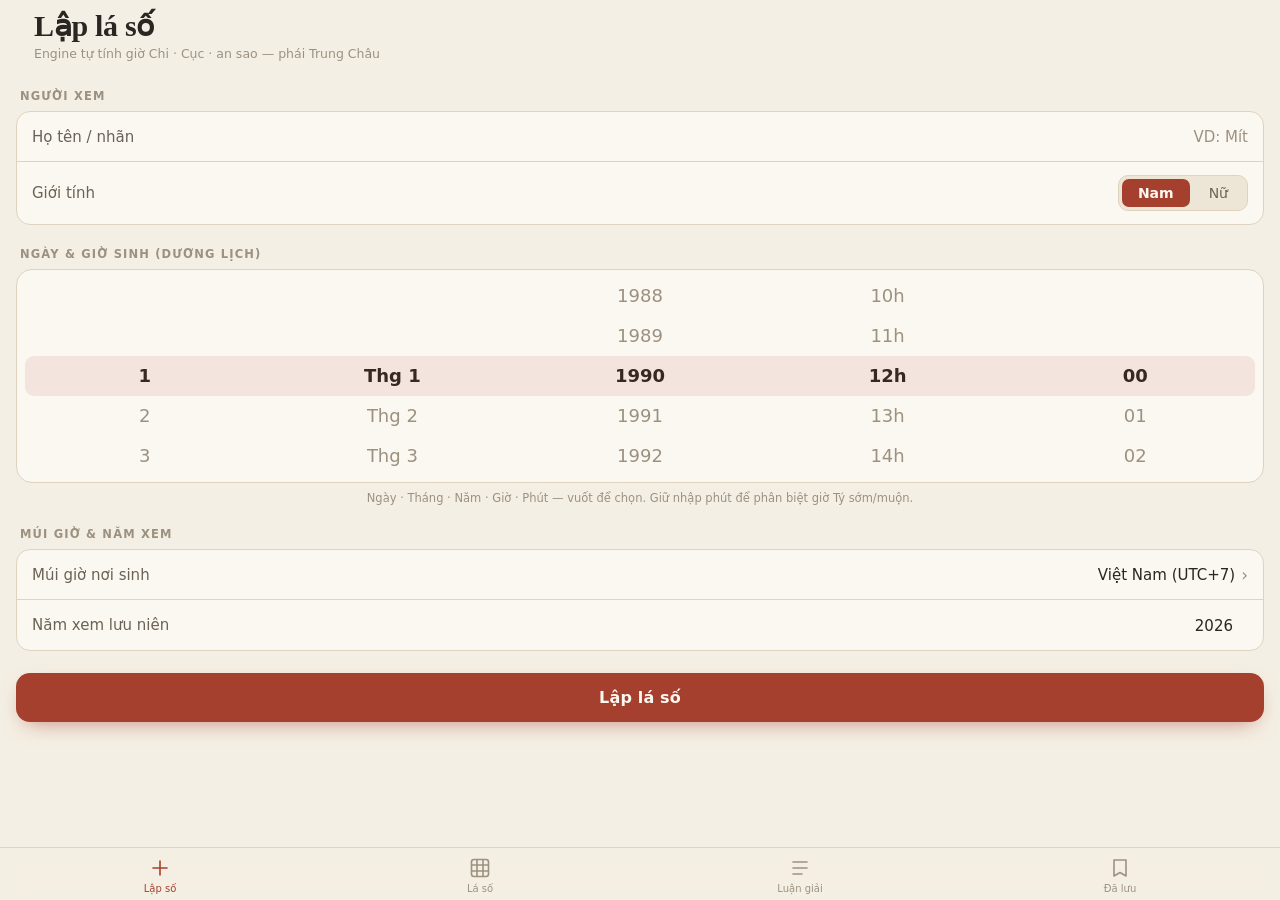
==== app.html @ dfe579ae "feat(app): giao diện mobile-first iOS — shell 2 theme + tab bar + wheel picker + lá số chạm-cung (gi" ====
<!DOCTYPE html>
<html lang="vi">
<head>
  <meta charset="UTF-8">
  <meta name="viewport" content="width=device-width, initial-scale=1, viewport-fit=cover, maximum-scale=1">
  <meta name="theme-color" content="#F4EFE4" media="(prefers-color-scheme: light)">
  <meta name="theme-color" content="#14110E" media="(prefers-color-scheme: dark)">
  <title>Tử Vi - Tri Mệnh</title>
  <link rel="stylesheet" href="css/app.css">
</head>
<body>
  <div class="app">
    <div class="views">

      <!-- ===== Lập lá số ===== -->
      <section class="view active" id="view-input" aria-label="Lập lá số">
        <div class="scroll">
          <div class="lt"><h1>Lập lá số</h1><p>Engine tự tính giờ Chi · Cục · an sao — phái Trung Châu</p></div>

          <div class="glabel">Người xem</div>
          <div class="group">
            <div class="grow"><span class="lbl">Họ tên / nhãn</span><span class="field"><input type="text" id="f-ten" placeholder="VD: Mít" autocomplete="off"></span></div>
            <div class="grow"><span class="lbl">Giới tính</span><span class="field"><span class="seg" id="f-gioi"><button type="button" data-v="nam" aria-pressed="true">Nam</button><button type="button" data-v="nu" aria-pressed="false">Nữ</button></span></span></div>
          </div>

          <div class="glabel">Ngày &amp; giờ sinh (dương lịch)</div>
          <div class="wheel" id="picker">
            <div class="wheel-band"></div>
            <div class="wheel-cols">
              <div class="wcol" id="w-ngay" data-unit="ngay"></div>
              <div class="wcol" id="w-thang" data-unit="thang"></div>
              <div class="wcol" id="w-nam" data-unit="nam"></div>
              <div class="wcol" id="w-gio" data-unit="gio"></div>
              <div class="wcol" id="w-phut" data-unit="phut"></div>
            </div>
          </div>
          <p class="wheel-hint">Ngày · Tháng · Năm · Giờ · Phút — vuốt để chọn. Giữ nhập phút để phân biệt giờ Tý sớm/muộn.</p>

          <div class="glabel">Múi giờ &amp; năm xem</div>
          <div class="group">
            <div class="grow tappable" id="f-tz"><span class="lbl">Múi giờ nơi sinh</span><span class="field"><span class="val" id="f-tz-val">Việt Nam (UTC+7)<span class="chev">›</span></span></span></div>
            <div class="grow"><span class="lbl">Năm xem lưu niên</span><span class="field"><input type="number" id="f-namxem" inputmode="numeric" placeholder="2026"></span></div>
          </div>

          <div style="margin-top:22px"><button class="btn btn-primary" id="btn-build">Lập lá số</button></div>
          <div style="height:8px"></div>
        </div>
      </section>

      <!-- ===== Lá số ===== -->
      <section class="view" id="view-chart" aria-label="Lá số">
        <div class="lt" id="chart-title"><h1>Lá số</h1><p>Chưa có lá số</p></div>
        <div class="timebar" id="timebar" hidden>
          <button type="button" data-mode="ban" aria-pressed="true">Bản mệnh</button>
          <button type="button" data-mode="dai" aria-pressed="false">Đại vận</button>
          <button type="button" data-mode="luu" aria-pressed="false">Lưu niên</button>
        </div>
        <div class="scroll" id="chart-scroll">
          <div class="empty" id="chart-empty">
            <div class="mark">紫微</div>
            <p>Chưa có lá số. Sang tab <b>Lập số</b> để tạo một lá số mới.</p>
          </div>
          <div class="chart-wrap" id="chart-wrap" hidden>
            <div class="chart" id="chart"></div>
          </div>
        </div>
        <div class="chart-tools" id="chart-tools" hidden>
          <button class="btn-ghost" id="btn-share-png" style="flex:1;border-radius:12px">Lưu ảnh</button>
          <button class="btn-ghost" id="btn-share-md" style="flex:1;border-radius:12px">Lưu văn bản</button>
        </div>
        <!-- bottom sheet chi tiết cung -->
        <div class="scrim" id="scrim"></div>
        <div class="sheet" id="sheet" role="dialog" aria-modal="true"><div class="grab"></div><div id="sheet-body"></div></div>
      </section>

      <!-- ===== Luận giải (placeholder M3) ===== -->
      <section class="view" id="view-luan" aria-label="Luận giải">
        <div class="scroll">
          <div class="lt"><h1>Luận giải</h1><p>Sắp có — luận giải AI phái Trung Châu</p></div>
          <div class="empty"><div class="mark">解</div><p>Tính năng luận giải AI sẽ mở ở bước tiếp theo. Lập lá số trước đã nhé.</p></div>
        </div>
      </section>

      <!-- ===== Đã lưu (placeholder) ===== -->
      <section class="view" id="view-saved" aria-label="Đã lưu">
        <div class="scroll">
          <div class="lt"><h1>Đã lưu</h1><p>Các lá số bạn đã lưu trên máy</p></div>
          <div class="empty" id="saved-empty"><div class="mark">簿</div><p>Chưa có lá số nào được lưu.</p></div>
          <div id="saved-list"></div>
        </div>
      </section>

    </div>

    <nav class="tabbar" role="tablist">
      <button class="tab" role="tab" data-view="view-input" aria-selected="true">
        <svg class="ic" viewBox="0 0 24 24" fill="none" stroke="currentColor" stroke-width="1.6" stroke-linecap="round"><path d="M12 5v14M5 12h14"/></svg>Lập số</button>
      <button class="tab" role="tab" data-view="view-chart" aria-selected="false">
        <svg class="ic" viewBox="0 0 24 24" fill="none" stroke="currentColor" stroke-width="1.6"><rect x="3.5" y="3.5" width="17" height="17" rx="2.5"/><path d="M3.5 9h17M3.5 15h17M9 3.5v17M15 3.5v17"/></svg>Lá số</button>
      <button class="tab" role="tab" data-view="view-luan" aria-selected="false">
        <svg class="ic" viewBox="0 0 24 24" fill="none" stroke="currentColor" stroke-width="1.6" stroke-linecap="round"><path d="M5 6h14M5 12h14M5 18h9"/></svg>Luận giải</button>
      <button class="tab" role="tab" data-view="view-saved" aria-selected="false">
        <svg class="ic" viewBox="0 0 24 24" fill="none" stroke="currentColor" stroke-width="1.6" stroke-linejoin="round"><path d="M6 4h12v16l-6-3.5L6 20z"/></svg>Đã lưu</button>
    </nav>
  </div>

  <script src="js/native.js"></script>
  <script type="module" src="js/app.js"></script>
</body>
</html>
---- css/app.css ----
/* app.css — Giao diện app iOS "Tử Vi - Tri Mệnh" (mobile-first, 2 theme Mực&Kim / Tuyên&Ngọc).
   Chỉ dùng cho app.html (bản app). Web desktop (index.html) KHÔNG dùng file này. */

/* ============ TOKENS — mặc định theo máy (light), dark qua media + data-theme ============ */
:root {
  /* Tuyên & Ngọc (light) */
  --bg: #F4EFE4;
  --surface: #FBF8F1;
  --surface-2: #EDE6D6;
  --hair: #DED3BF;
  --text: #2A2622;
  --text-dim: #6B6155;
  --faint: #9C9180;
  --accent: #A6402E;         /* chu sa */
  --accent-ink: #FBF8F1;
  --accent-soft: #C06B54;
  --jade: #4E7358;
  --cinnabar: #A6402E;
  --gold: #9A7A2E;
  --shadow: 0 12px 34px -14px rgba(60,44,20,.35);
  /* Tứ Hoá (pill nền màu, chữ sáng) */
  --loc: #8A6A1C; --quyen: #A6402E; --khoa: #33465E; --ky: #6E6558;
  --loc-ink:#fff; --quyen-ink:#fff; --khoa-ink:#fff; --ky-ink:#fff;
  --han: "Songti SC", "STSong", "Noto Serif CJK SC", serif;
  --serif: ui-serif, "New York", Georgia, "Times New Roman", serif;
  --ui: -apple-system, BlinkMacSystemFont, system-ui, "Segoe UI", sans-serif;
}
@media (prefers-color-scheme: dark) {
  :root {
    --bg: #14110E; --surface: #211C16; --surface-2: #2A241C; --hair: #3A3227;
    --text: #EDE6D8; --text-dim: #B7AD99; --faint: #8A7F6C;
    --accent: #C7A24C; --accent-ink: #1C1608; --accent-soft: #9E8442;
    --jade: #7A9A82; --cinnabar: #C06A4E; --gold: #C7A24C;
    --shadow: 0 26px 60px -22px rgba(0,0,0,.7);
    --loc: #C9A227; --quyen: #B4553C; --khoa: #6E8FA6; --ky: #8A8072;
    --loc-ink:#1a1408; --quyen-ink:#fff; --khoa-ink:#fff; --ky-ink:#fff;
  }
}
/* Toggle thủ công thắng media query cả 2 chiều */
:root[data-theme="light"] {
  --bg:#F4EFE4; --surface:#FBF8F1; --surface-2:#EDE6D6; --hair:#DED3BF;
  --text:#2A2622; --text-dim:#6B6155; --faint:#9C9180;
  --accent:#A6402E; --accent-ink:#FBF8F1; --accent-soft:#C06B54;
  --jade:#4E7358; --cinnabar:#A6402E; --gold:#9A7A2E; --shadow:0 12px 34px -14px rgba(60,44,20,.35);
  --loc:#8A6A1C; --quyen:#A6402E; --khoa:#33465E; --ky:#6E6558;
  --loc-ink:#fff; --quyen-ink:#fff; --khoa-ink:#fff; --ky-ink:#fff;
}
:root[data-theme="dark"] {
  --bg:#14110E; --surface:#211C16; --surface-2:#2A241C; --hair:#3A3227;
  --text:#EDE6D8; --text-dim:#B7AD99; --faint:#8A7F6C;
  --accent:#C7A24C; --accent-ink:#1C1608; --accent-soft:#9E8442;
  --jade:#7A9A82; --cinnabar:#C06A4E; --gold:#C7A24C; --shadow:0 26px 60px -22px rgba(0,0,0,.7);
  --loc:#C9A227; --quyen:#B4553C; --khoa:#6E8FA6; --ky:#8A8072;
  --loc-ink:#1a1408; --quyen-ink:#fff; --khoa-ink:#fff; --ky-ink:#fff;
}

/* ============ Base + native-feel ============ */
* { box-sizing: border-box; }
html, body {
  margin: 0; height: 100%;
  background: var(--bg); color: var(--text);
  font-family: var(--ui);
  -webkit-text-size-adjust: 100%;
  -webkit-font-smoothing: antialiased;
}
body {
  /* chặn cả trang nhún kiểu web */
  position: fixed; inset: 0; overflow: hidden;
  -webkit-tap-highlight-color: transparent;
  -webkit-user-select: none; user-select: none;
  -webkit-touch-callout: none;
  touch-action: manipulation;
}
/* chừa chọn/copy cho nội dung đọc */
.selectable, .selectable * { -webkit-user-select: text; user-select: text; -webkit-touch-callout: default; }
button { font-family: inherit; cursor: pointer; -webkit-tap-highlight-color: transparent; }
:focus-visible { outline: 2px solid var(--accent); outline-offset: 2px; }

/* ============ App shell ============ */
.app {
  position: absolute; inset: 0; display: flex; flex-direction: column;
  padding-top: env(safe-area-inset-top);
}
.views { flex: 1 1 auto; position: relative; overflow: hidden; }
.view {
  position: absolute; inset: 0; display: none; flex-direction: column;
  overflow: hidden;
}
.view.active { display: flex; }
.scroll {
  flex: 1 1 auto; overflow-y: auto; overscroll-behavior-y: contain;
  -webkit-overflow-scrolling: touch;
  padding: 0 16px calc(16px + env(safe-area-inset-bottom));
}
.scroll::-webkit-scrollbar { display: none; }

/* Large title header */
.lt { padding: 8px 18px 6px; }
.lt h1 { font-family: var(--serif); font-size: 30px; font-weight: 600; margin: 0; letter-spacing: -0.01em; }
.lt p { margin: 3px 0 0; font-size: 12.5px; color: var(--faint); }

/* ============ Tab bar ============ */
.tabbar {
  flex: 0 0 auto; display: flex;
  border-top: 1px solid var(--hair);
  background: color-mix(in srgb, var(--bg) 86%, transparent);
  backdrop-filter: saturate(180%) blur(16px);
  padding-bottom: env(safe-area-inset-bottom);
}
.tab {
  flex: 1; background: none; border: none; color: var(--faint);
  display: flex; flex-direction: column; align-items: center; gap: 3px;
  padding: 8px 0 6px; font-size: 10px; transition: color .15s;
}
.tab .ic { width: 24px; height: 24px; }
.tab[aria-selected="true"] { color: var(--accent); }
.tab:disabled { opacity: .38; }

/* ============ Grouped list (iOS) ============ */
.glabel { font-size: 11.5px; letter-spacing: .1em; text-transform: uppercase; color: var(--faint); font-weight: 600; margin: 22px 4px 8px; }
.group { background: var(--surface); border: 1px solid var(--hair); border-radius: 14px; overflow: hidden; }
.grow { display: flex; align-items: center; justify-content: space-between; gap: 10px; padding: 13px 15px; border-bottom: 1px solid var(--hair); min-height: 50px; }
.grow:last-child { border-bottom: none; }
.grow .lbl { font-size: 15px; color: var(--text-dim); flex: 0 0 auto; }
.grow .field { flex: 1 1 auto; text-align: right; }
.grow input[type="text"], .grow input[type="number"] {
  width: 100%; border: none; background: none; text-align: right;
  font: inherit; font-size: 15px; color: var(--text); padding: 0;
}
.grow input::placeholder { color: var(--faint); }
.grow .val { font-size: 15px; color: var(--text); font-weight: 500; display: inline-flex; align-items: center; gap: 6px; }
.grow .val .chev { color: var(--faint); font-size: 17px; }
.grow.tappable:active { background: var(--surface-2); }

/* segmented control */
.seg { display: inline-flex; background: var(--surface-2); border: 1px solid var(--hair); border-radius: 10px; padding: 3px; gap: 3px; }
.seg button { border: none; background: none; color: var(--text-dim); font-size: 14px; padding: 6px 16px; border-radius: 7px; font-weight: 500; }
.seg button[aria-pressed="true"] { background: var(--accent); color: var(--accent-ink); font-weight: 700; }

/* ============ Wheel picker ============ */
.wheel { position: relative; background: var(--surface); border: 1px solid var(--hair); border-radius: 16px; padding: 6px 4px; overflow: hidden; }
.wheel-band { position: absolute; left: 8px; right: 8px; top: 50%; height: 40px; transform: translateY(-50%); background: color-mix(in srgb, var(--accent) 10%, transparent); border-radius: 9px; pointer-events: none; }
.wheel-cols { display: flex; }
.wcol { flex: 1 1 0; height: 200px; overflow-y: scroll; scroll-snap-type: y mandatory; -webkit-overflow-scrolling: touch; text-align: center; scrollbar-width: none; }
.wcol::-webkit-scrollbar { display: none; }
.wcol .pad { height: 80px; }
.wcol .opt {
  height: 40px; line-height: 40px; scroll-snap-align: center;
  font-size: 18px; color: var(--faint); font-variant-numeric: tabular-nums;
  transition: color .12s, opacity .12s;
}
.wcol .opt.sel { color: var(--text); font-weight: 700; }
.wheel-hint { text-align: center; font-size: 11.5px; color: var(--faint); margin: 8px 4px 0; }

/* ============ Buttons ============ */
.btn { width: 100%; border: none; border-radius: 14px; font-size: 16px; font-weight: 700; padding: 15px; letter-spacing: .01em; }
.btn-primary { background: var(--accent); color: var(--accent-ink); box-shadow: 0 8px 22px -10px color-mix(in srgb, var(--accent) 70%, transparent); }
.btn-primary:active { filter: brightness(.94); transform: translateY(1px); }
.btn-ghost { background: transparent; border: 1px solid var(--hair); color: var(--text-dim); font-weight: 500; font-size: 14px; padding: 12px; }
.btn-ghost:active { background: var(--surface); }

/* ============ Chart (Lá số) ============ */
.timebar { display: flex; gap: 6px; padding: 4px 16px 10px; }
.timebar button { flex: 1; border: 1px solid var(--hair); background: var(--surface); color: var(--text-dim); font-size: 12.5px; padding: 8px 0; border-radius: 10px; }
.timebar button[aria-pressed="true"] { background: var(--surface-2); border-color: var(--accent-soft); color: var(--accent); font-weight: 600; }

.chart-wrap { padding: 0 12px; }
.chart { position: relative; }
.grid4 { display: grid; grid-template-columns: repeat(4, 1fr); grid-template-rows: repeat(4, 1fr); gap: 3px; aspect-ratio: 1; }
.cell {
  position: relative; background: var(--surface); border: 1px solid var(--hair);
  border-radius: 8px; padding: 5px 5px 3px; min-width: 0;
  display: flex; flex-direction: column; overflow: hidden;
  transition: background .15s, border-color .15s, box-shadow .15s;
}
.cell:active { background: var(--surface-2); }
.cell .cn { font-size: 8px; color: var(--faint); letter-spacing: .02em; display: flex; align-items: center; gap: 3px; }
.cell .chi { position: absolute; right: 5px; bottom: 3px; font-family: var(--han); font-size: 10px; color: var(--faint); }
.cell .dh { position: absolute; right: 5px; top: 4px; font-size: 7.5px; color: var(--faint); font-variant-numeric: tabular-nums; }
.cell .stars { margin-top: 1px; display: flex; flex-direction: column; gap: 0; }
.cell .st { font-family: var(--han); font-size: 12px; font-weight: 600; color: var(--text); line-height: 1.28; white-space: nowrap; }
.cell .st .mv { font-size: 8px; color: var(--faint); font-family: var(--ui); margin-left: 1px; }
.cell.center {
  grid-column: 2 / 4; grid-row: 2 / 4; background: var(--bg);
  border-color: var(--accent-soft); align-items: center; justify-content: center; text-align: center; padding: 8px;
}
.center .seal { font-family: var(--han); font-size: 26px; color: var(--accent); letter-spacing: 3px; line-height: 1; }
.center .meta { font-size: 9.5px; color: var(--text-dim); margin-top: 8px; line-height: 1.55; }
.center .meta b { color: var(--text); }

.cell.dim { opacity: .4; }
.cell.hl { border-color: var(--accent); background: color-mix(in srgb, var(--accent) 12%, var(--surface)); opacity: 1; }
.cell.tri { border-color: var(--jade); background: color-mix(in srgb, var(--jade) 12%, var(--surface)); opacity: 1; }
.cell.sel { box-shadow: 0 0 0 2px var(--accent); z-index: 2; }
.cell.hasTuanTriet::before { content: ""; position: absolute; inset: 0; background: repeating-linear-gradient(45deg, transparent, transparent 7px, color-mix(in srgb,var(--faint) 22%, transparent) 7px, color-mix(in srgb,var(--faint) 22%, transparent) 8px); pointer-events: none; opacity: .5; }

.mut { display: inline-block; font-family: var(--ui); font-size: 7.5px; font-weight: 700; padding: 0 3px; border-radius: 3px; margin-left: 2px; vertical-align: 1px; }
.mut.loc { background: var(--loc); color: var(--loc-ink); }
.mut.quyen { background: var(--quyen); color: var(--quyen-ink); }
.mut.khoa { background: var(--khoa); color: var(--khoa-ink); }
.mut.ky { background: var(--ky); color: var(--ky-ink); }
.tag { font-size: 7px; border: 1px solid; border-radius: 4px; padding: 0 3px; font-weight: 700; }
.tag.menh { color: var(--accent); border-color: var(--accent-soft); }
.tag.than { color: var(--khoa); border-color: var(--khoa); }

.lines { position: absolute; inset: 0; pointer-events: none; overflow: hidden; }

/* ============ Bottom sheet ============ */
.scrim { position: absolute; inset: 0; background: rgba(0,0,0,.36); opacity: 0; pointer-events: none; transition: opacity .25s; z-index: 40; }
.scrim.on { opacity: 1; pointer-events: auto; }
.sheet {
  position: absolute; left: 0; right: 0; bottom: 0; z-index: 50;
  background: var(--surface); border-top: 1px solid var(--hair);
  border-radius: 20px 20px 0 0; box-shadow: 0 -16px 46px rgba(0,0,0,.35);
  padding: 8px 18px calc(18px + env(safe-area-inset-bottom));
  transform: translateY(100%); transition: transform .28s cubic-bezier(.32,.72,0,1);
  max-height: 76%; overflow-y: auto;
}
.sheet.on { transform: translateY(0); }
.grab { width: 38px; height: 4px; border-radius: 3px; background: var(--faint); opacity: .6; margin: 4px auto 12px; }
.sheet h3 { font-family: var(--serif); font-size: 20px; margin: 0 0 2px; font-weight: 600; }
.sheet .sub { font-size: 12px; color: var(--faint); margin-bottom: 12px; }
.sheet h4 { font-size: 12px; letter-spacing: .08em; text-transform: uppercase; color: var(--faint); margin: 14px 0 7px; font-weight: 600; }
.starline { display: flex; align-items: center; gap: 7px; flex-wrap: wrap; margin-bottom: 8px; }
.starline .s { font-family: var(--han); font-size: 18px; font-weight: 600; color: var(--text); }
.chip { font-size: 11px; padding: 2px 9px; border-radius: 20px; border: 1px solid var(--hair); color: var(--text-dim); }
.chip.mieu { color: var(--jade); border-color: var(--jade); }
.chip.ham { color: var(--cinnabar); border-color: var(--cinnabar); }
.pslist { display: flex; gap: 6px; flex-wrap: wrap; }
.pslist .ps { font-family: var(--han); font-size: 13px; color: var(--text-dim); background: var(--surface-2); padding: 3px 8px; border-radius: 7px; }
.sheet .go { display: flex; align-items: center; justify-content: space-between; color: var(--accent); font-size: 15px; font-weight: 600; padding: 14px 0 2px; margin-top: 12px; border-top: 1px solid var(--hair); background: none; border-left: none; border-right: none; border-bottom: none; width: 100%; }

/* ============ Empty state ============ */
.empty { flex: 1; display: flex; flex-direction: column; align-items: center; justify-content: center; text-align: center; gap: 14px; padding: 40px; color: var(--faint); }
.empty .mark { font-family: var(--han); font-size: 56px; color: var(--accent); opacity: .5; }
.empty p { margin: 0; font-size: 14px; max-width: 26ch; }

/* toolbar within chart view */
.chart-tools { display: flex; gap: 8px; padding: 12px 16px calc(12px + env(safe-area-inset-bottom)); }

@media (prefers-reduced-motion: reduce) { * { transition: none !important; } }
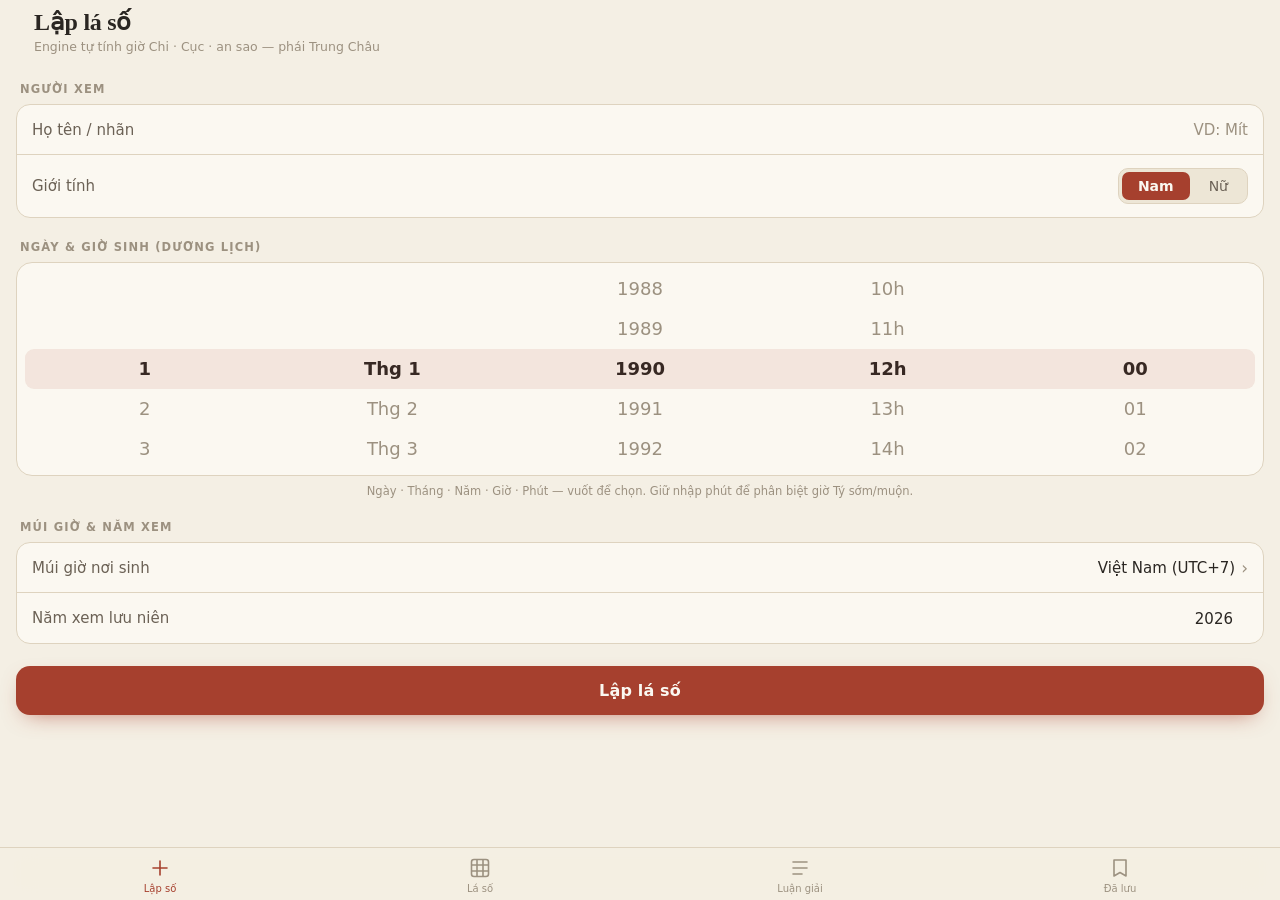
==== commit 354b0d39: "feat(app): tab Đã lưu (lưu/mở/xoá lá số) + chế độ danh sách 12 cung + kéo đóng sheet + landscape" ====
--- a/app.html
+++ b/app.html
@@ -50,10 +50,12 @@
       <!-- ===== Lá số ===== -->
       <section class="view" id="view-chart" aria-label="Lá số">
         <div class="lt" id="chart-title"><h1>Lá số</h1><p>Chưa có lá số</p></div>
-        <div class="timebar" id="timebar" hidden>
-          <button type="button" data-mode="ban" aria-pressed="true">Bản mệnh</button>
-          <button type="button" data-mode="dai" aria-pressed="false">Đại vận</button>
-          <button type="button" data-mode="luu" aria-pressed="false">Lưu niên</button>
+        <div class="modebar" id="modebar" hidden>
+          <span class="seg" id="viewmode">
+            <button type="button" data-mode="grid" aria-pressed="true">▦ Lưới</button>
+            <button type="button" data-mode="list" aria-pressed="false">☰ Danh sách</button>
+          </span>
+          <button type="button" class="save-btn" id="btn-save"><span>☆</span> Lưu</button>
         </div>
         <div class="scroll" id="chart-scroll">
           <div class="empty" id="chart-empty">
@@ -65,8 +67,8 @@
           </div>
         </div>
         <div class="chart-tools" id="chart-tools" hidden>
-          <button class="btn-ghost" id="btn-share-png" style="flex:1;border-radius:12px">Lưu ảnh</button>
-          <button class="btn-ghost" id="btn-share-md" style="flex:1;border-radius:12px">Lưu văn bản</button>
+          <button class="btn-ghost" id="btn-share-png" style="flex:1;border-radius:12px">Ảnh PNG</button>
+          <button class="btn-ghost" id="btn-share-md" style="flex:1;border-radius:12px">Văn bản</button>
         </div>
         <!-- bottom sheet chi tiết cung -->
         <div class="scrim" id="scrim"></div>
--- a/css/app.css
+++ b/css/app.css
@@ -160,9 +160,37 @@
 .btn-ghost:active { background: var(--surface); }
 
 /* ============ Chart (Lá số) ============ */
-.timebar { display: flex; gap: 6px; padding: 4px 16px 10px; }
-.timebar button { flex: 1; border: 1px solid var(--hair); background: var(--surface); color: var(--text-dim); font-size: 12.5px; padding: 8px 0; border-radius: 10px; }
-.timebar button[aria-pressed="true"] { background: var(--surface-2); border-color: var(--accent-soft); color: var(--accent); font-weight: 600; }
+.modebar { display: flex; align-items: center; justify-content: space-between; gap: 10px; padding: 2px 16px 10px; }
+.modebar .seg { flex: 0 1 auto; }
+.modebar .seg button { padding: 6px 12px; font-size: 13px; }
+.save-btn { display: inline-flex; align-items: center; gap: 5px; background: var(--surface); border: 1px solid var(--hair); color: var(--text-dim); font-size: 13px; font-weight: 600; padding: 7px 14px; border-radius: 10px; }
+.save-btn span { color: var(--accent); font-size: 15px; }
+.save-btn.saved { color: var(--accent); border-color: var(--accent-soft); }
+.save-btn:active { background: var(--surface-2); }
+
+/* ---- list view ---- */
+.chart.mode-list .grid4, .chart.mode-list .lines { display: none; }
+.chart.mode-grid .listview { display: none; }
+.listview { display: flex; flex-direction: column; gap: 8px; }
+.lcard { display: flex; align-items: flex-start; gap: 12px; background: var(--surface); border: 1px solid var(--hair); border-radius: 12px; padding: 12px 14px; text-align: left; width: 100%; position: relative; }
+.lcard:active { background: var(--surface-2); }
+.lcard.lc-menh { border-color: var(--accent-soft); }
+.lcard .lc-name { flex: 0 0 76px; }
+.lcard .lc-name .n { font-size: 14px; font-weight: 600; color: var(--text); display: flex; align-items: center; gap: 4px; }
+.lcard .lc-name .c { font-family: var(--han); font-size: 12px; color: var(--faint); margin-top: 2px; }
+.lcard .lc-stars { flex: 1 1 auto; display: flex; flex-wrap: wrap; gap: 4px 10px; align-items: baseline; }
+.lcard .lc-stars .st { font-family: var(--han); font-size: 15px; font-weight: 600; color: var(--text); }
+.lcard .lc-stars .st .mv { font-size: 9px; color: var(--faint); font-family: var(--ui); margin-left: 1px; }
+.lcard .lc-stars .vcd { font-family: var(--han); font-size: 13px; color: var(--faint); font-weight: 400; }
+.lcard .lc-dh { position: absolute; right: 12px; top: 12px; font-size: 9px; color: var(--faint); font-variant-numeric: tabular-nums; }
+.lcard .chev { color: var(--faint); align-self: center; font-size: 16px; }
+
+/* ============ Saved list ============ */
+.scard { display: flex; align-items: center; gap: 12px; background: var(--surface); border: 1px solid var(--hair); border-radius: 14px; padding: 14px 15px; margin-bottom: 10px; }
+.scard .info { flex: 1 1 auto; min-width: 0; text-align: left; background: none; border: none; padding: 0; }
+.scard .info .t { font-family: var(--serif); font-size: 17px; font-weight: 600; color: var(--text); }
+.scard .info .m { font-size: 12.5px; color: var(--text-dim); margin-top: 2px; }
+.scard .del { flex: 0 0 auto; background: none; border: none; color: var(--cinnabar); font-size: 13px; padding: 6px 8px; }
 
 .chart-wrap { padding: 0 12px; }
 .chart { position: relative; }
@@ -238,4 +266,12 @@
 /* toolbar within chart view */
 .chart-tools { display: flex; gap: 8px; padding: 12px 16px calc(12px + env(safe-area-inset-bottom)); }
 
-@media (prefers-reduced-motion: reduce) { * { transition: none !important; } }
+/* Landscape: giữ lá số vuông vừa trong chiều cao màn hình */
+@media (orientation: landscape) {
+  .chart-wrap { max-width: 76vh; margin: 0 auto; }
+  .lt h1 { font-size: 24px; }
+}
+
+.sheet.dragging { transition: none; }
+
+@media (prefers-reduced-motion: reduce) { *, .sheet { transition: none !important; } }
